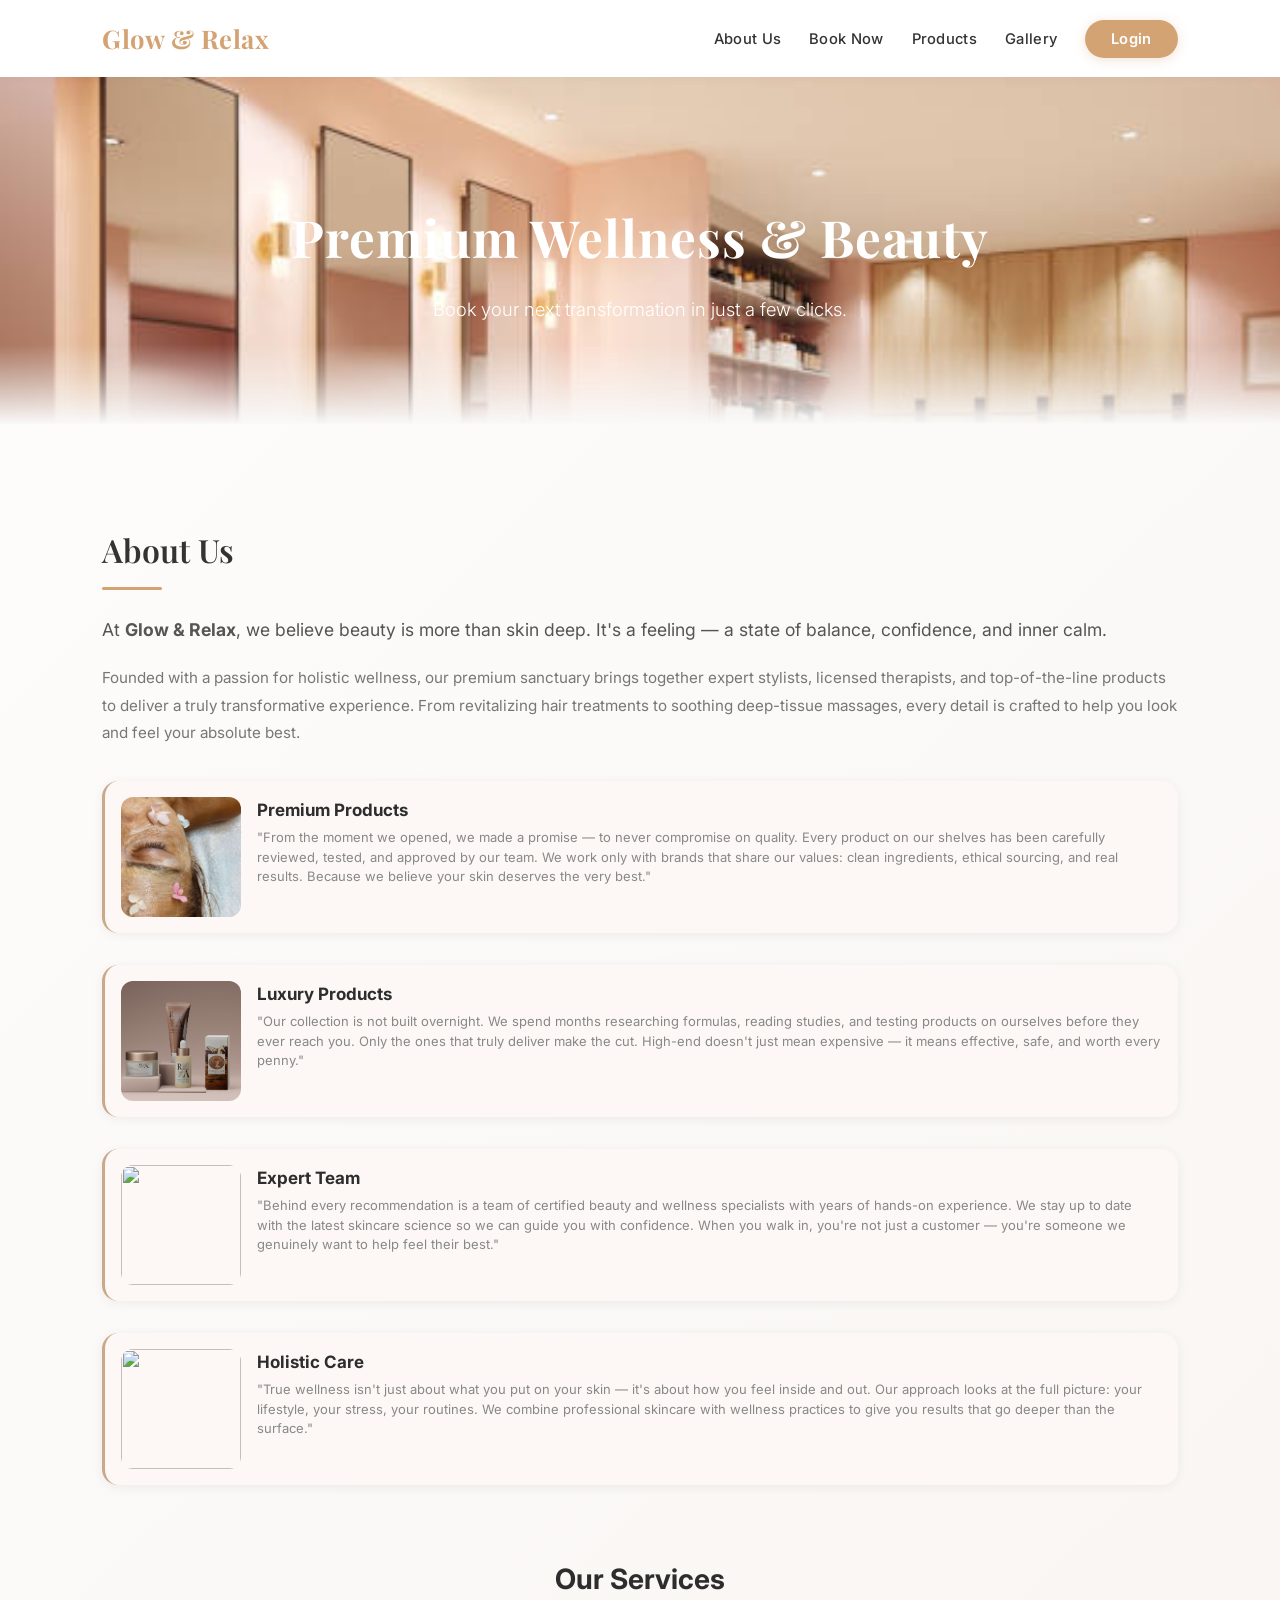
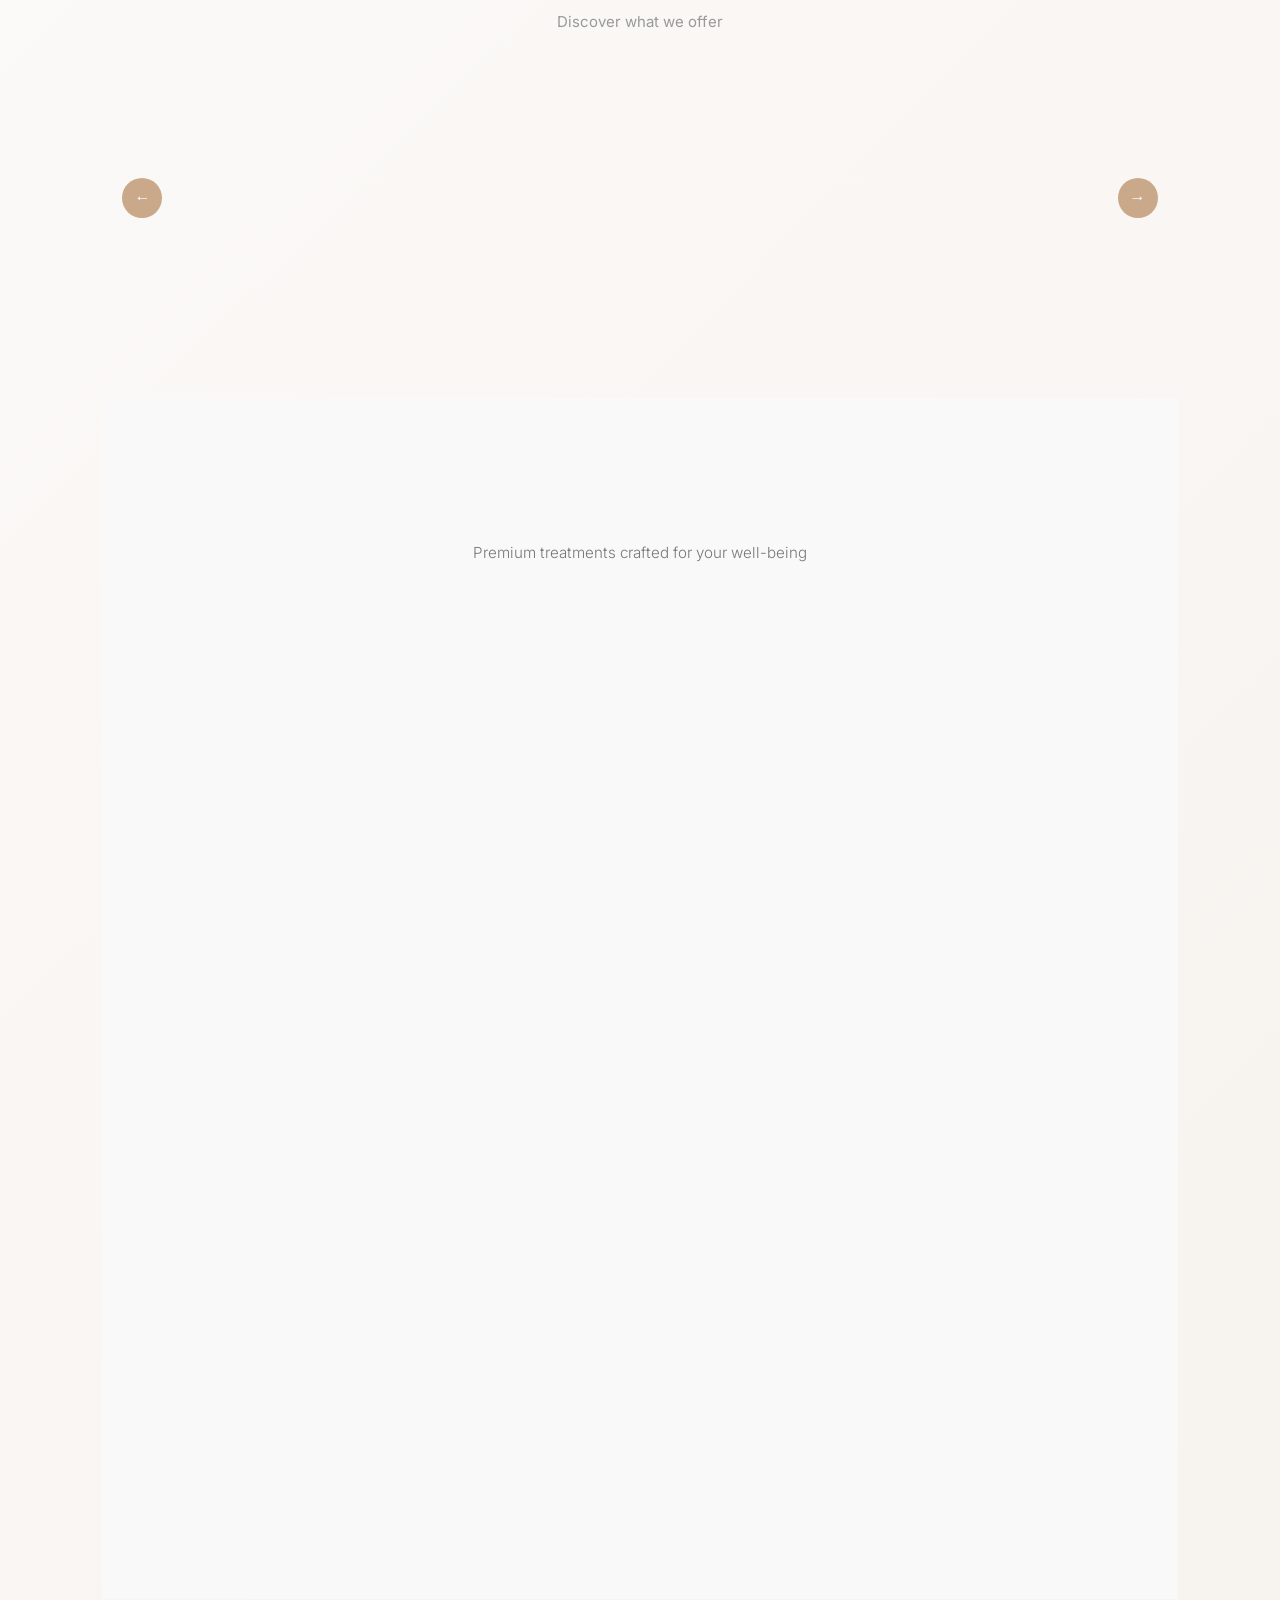
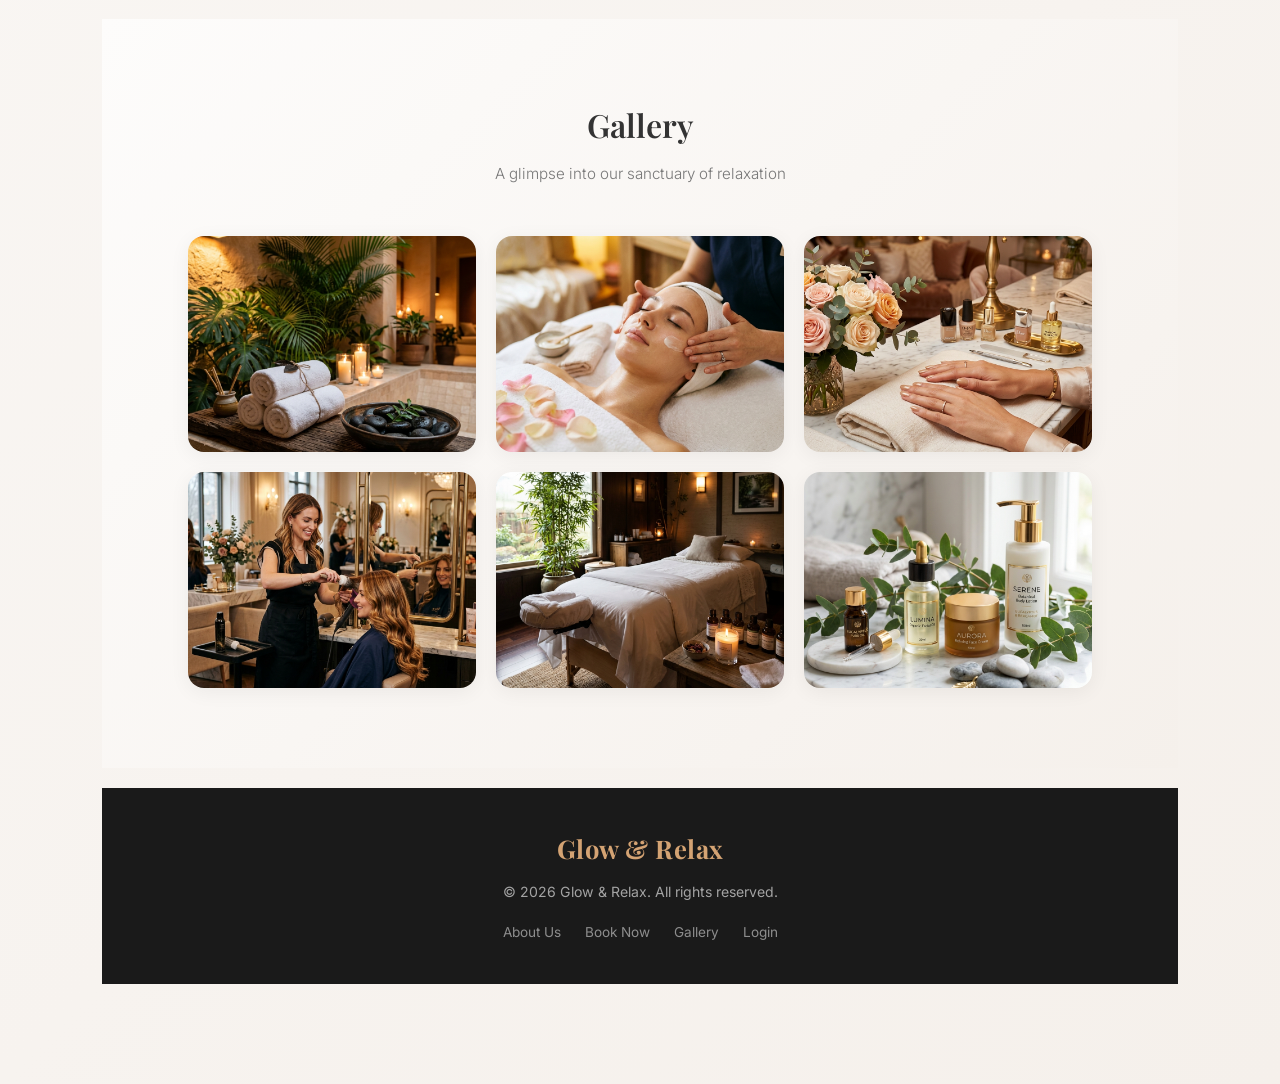
==== index.html @ 0a781476 "first commit" ====
<!DOCTYPE html>
<html lang="en">

<head>
    <meta charset="UTF-8">
    <meta name="viewport" content="width=device-width, initial-scale=1.0">
    <title>Glow & Relax | Premium Wellness & Beauty</title>
    <meta name="description"
        content="Glow & Relax — a premium wellness center offering holistic beauty services, spa treatments, and professional care. Book your transformation today.">
  <link rel="stylesheet" href="style.css">
</head>

<body>

    <!-- Login Required Modal -->
    <div id="loginRequiredModal" class="modal">
        <div class="modal-content" style="text-align: center;">
            <span class="close" onclick="closeLoginModal()">&times;</span>
            <div class="modal-icon">🔐</div>
            <h2 id="loginModalTitle" style="font-family: var(--font-heading); margin-bottom: 8px;">Login Required</h2>
            <p id="loginModalMessage" style="margin: 16px 0 24px; color: #777; line-height: 1.6;">To book an appointment and see
                availability, please login to your account first.</p>
            <button onclick="window.location.href='login.html'" class="submit-btn">Go to Login</button>
        </div>
    </div>

    <!-- Navbar -->
    <nav class="navbar" id="mainNav">
        <div class="logo">Glow & Relax</div>
        <ul class="nav-links">
            <li><a href="#about">About Us</a></li>
            <li><a href="#services">Book Now</a></li>
            <li><a href="produkte.html">Products</a></li>
            <li><a href="#gallery">Gallery</a></li>
            <li><a href="login.html" class="login-btn">Login</a></li>
        </ul>
    </nav>

    <!-- Hero Section -->
    <header class="hero">
        <h1>Premium Wellness & Beauty</h1>
        <p>Book your next transformation in just a few clicks.</p>
    </header>

     <!-- Who We Are / About Section -->
    <section id="about" class="about-section">
        <div class="about-container">
            <div class="about-text">
                <h2 class="section-title about-title">About Us</h2>
                <p class="about-lead">At <strong>Glow & Relax</strong>, we believe beauty is more than skin deep. It's a
                    feeling — a state of balance, confidence, and inner calm.</p>
                <p class="about-body">Founded with a passion for holistic wellness, our premium sanctuary brings together
                    expert stylists, licensed therapists, and top-of-the-line products to deliver a truly transformative
                    experience. From revitalizing hair treatments to soothing deep-tissue massages, every detail is
                    crafted to help you look and feel your absolute best.</p>
                <div class="about-highlights">
                    <div class="highlight-item">
                        <img src="images/prod.png" class="highlight-img">
                        <div>
                            <strong>Premium Products</strong>
                            <p>"From the moment we opened, we made a promise — to never compromise on quality.
                                 Every product on our shelves has been carefully reviewed, tested, and approved
                                  by our team. We work only with brands that share our values: clean ingredients, 
                                  ethical sourcing, and real results. Because we believe your skin deserves the 
                                  very best."</p>
                        </div>
                    </div>
                    <div class="about-highlights">

  <div class="highlight-item">
    <img src="images/Products.png" class="highlight-img">
    
    <div>
      <strong>Luxury Products</strong>
      <p>"Our collection is not built overnight. We spend months researching formulas, reading studies, 
        and testing products on ourselves before they ever reach you. 
        Only the ones that truly deliver make the cut. High-end doesn't just mean expensive — 
        it means effective, safe, and worth every penny."</p>
    </div>
  </div>

  <div class="highlight-item">
    <img src="images/team.png" class="highlight-img">
    <div>
      <strong>Expert Team</strong>
      <p>"Behind every recommendation is a team of certified beauty and wellness specialists 
        with years of hands-on experience. We stay up to date with the latest skincare science
         so we can guide you with confidence. When you walk in, you're not just a customer — 
        you're someone we genuinely want to help feel their best."</p>
    </div>
  </div>

  <div class="highlight-item">
    <img src="images/care.png" class="highlight-img">
    <div>
      <strong>Holistic Care</strong>
      <p>"True wellness isn't just about what you put on your skin — it's about how 
        you feel inside and out. Our approach looks at the full picture: your lifestyle, your stress, your routines. 
        We combine professional skincare with wellness practices to give you
         results that go deeper than the surface."</p>
    </div>
  </div>

</div>
     <!-- CAROUSEL SECTION -->
<div class="carousel-section">
  <h2 class="carousel-title">Our Services</h2>
  <p class="carousel-subtitle">Discover what we offer</p>

  <div class="carousel-wrapper">
    <button class="carousel-btn prev" onclick="moveCarousel(-1)">&#8592;</button>

    <div class="carousel-track-container">
      <div class="carousel-track" id="carouselTrack">

        <div class="carousel-card">
          <img src="images/facial.png" alt="Facial">
          <div class="carousel-overlay">
            <h3>Facial Treatments</h3>
            <p>Deeply cleansing facials tailored to your skin type.</p>
          </div>
        </div>

        <div class="carousel-card">
          <img src="images/spa.png" alt="Massage">
          <div class="carousel-overlay">
            <h3>Relaxing Massage</h3>
            <p>Full body massage to melt away stress and tension.</p>
          </div>
        </div>

        <div class="carousel-card">
          <img src="images/scrub.png" alt="Skincare">
          <div class="carousel-overlay">
            <h3>Skincare Rituals</h3>
            <p>Premium routines for glowing, healthy skin.</p>
          </div>
        </div>

        <div class="carousel-card">
          <img src="images/aromatherapy.png" alt="Body">
          <div class="carousel-overlay">
            <h3>Body Treatments</h3>
            <p>Scrubs, wraps and therapies for total body renewal.</p>
          </div>
        </div>

        <div class="carousel-card">
          <img src="images/nail.png" alt="Nails">
          <div class="carousel-overlay">
            <h3>Nail Care</h3>
            <p>Manicure & pedicure with luxury products.</p>
          </div>
        </div>

      </div>
    </div>

    <button class="carousel-btn next" onclick="moveCarousel(1)">&#8594;</button>
  </div>
</div>

    <!-- Services & Pricing Section -->
    <section id="book_now" class="services-container">
        <h2 class="section-title">Book Now</h2>
        <p class="section-subtitle">Premium treatments crafted for your well-being</p>
        <div class="services-grid" id="homeServicesGrid">
            <!-- Dynamically rendered by main.js -->
        </div>
    </section>

    

    <!-- Photo Gallery Section -->
    <section id="gallery" class="gallery-section">
        <h2 class="section-title">Gallery</h2>
        <p class="section-subtitle">A glimpse into our sanctuary of relaxation</p>
        <div class="gallery-grid">
            <div class="gallery-item">
                <img src="../images/gallery-1.png" alt="Spa stones and candles">
                <div class="gallery-overlay">
                    <p>Relaxation Space</p>
                </div>
            </div>
            <div class="gallery-item">
                <img src="../images/gallery-2.png" alt="Facial treatment">
                <div class="gallery-overlay">
                    <p>Facial Treatments</p>
                </div>
            </div>
            <div class="gallery-item">
                <img src="../images/gallery-3.png" alt="Nail art service">
                <div class="gallery-overlay">
                    <p>Nail Art Studio</p>
                </div>
            </div>
            <div class="gallery-item">
                <img src="../images/gallery-4.png" alt="Hair styling">
                <div class="gallery-overlay">
                    <p>Hair Styling</p>
                </div>
            </div>
            <div class="gallery-item">
                <img src="../images/gallery-5.png" alt="Massage room">
                <div class="gallery-overlay">
                    <p>Massage Rooms</p>
                </div>
            </div>
            <div class="gallery-item">
                <img src="../images/gallery-6.png" alt="Spa products">
                <div class="gallery-overlay">
                    <p>Premium Products</p>
                </div>
            </div>
        </div>
    </section>

    <!-- Footer -->
    <footer class="footer">
        <div class="logo">Glow & Relax</div>
        <p>&copy; 2026 Glow & Relax. All rights reserved.</p>
        <ul class="footer-links">
            <li><a href="#about">About Us</a></li>
            <li><a href="#book_now">Book Now</a></li>
            <li><a href="#gallery">Gallery</a></li>
            <li><a href="login.html">Login</a></li>
        </ul>
    </footer>

    <script src="main.js"></script>
</body>

</html>
---- style.css ----
/* ============================
   Google Fonts
   ============================ */
@import url('https://fonts.googleapis.com/css2?family=Playfair+Display:wght@400;500;600;700&family=Inter:wght@300;400;500;600;700&display=swap');

/* ============================
   CSS Custom Properties
   ============================ */
:root {
    --charcoal: #333333;
    --charcoal-deep: #1a1a1a;
    --gold: #d4a373;
    --gold-light: #e8c9a0;
    --gold-dark: #b8894f;
    --white: #f9f9f9;
    --white-pure: #ffffff;
    --grey-light: #f0f2f5;
    --grey-mid: #aaaaaa;
    --grey-text: #777777;
    --shadow-soft: 0 4px 20px rgba(0, 0, 0, 0.06);
    --shadow-medium: 0 8px 30px rgba(0, 0, 0, 0.08);
    --shadow-gold: 0 8px 30px rgba(212, 163, 115, 0.15);
    --radius: 16px;
    --radius-sm: 8px;
    --transition: all 0.35s cubic-bezier(0.4, 0, 0.2, 1);
    --font-heading: 'Playfair Display', Georgia, serif;
    --font-body: 'Inter', 'Segoe UI', sans-serif;
}

/* ============================
   Reset & Base
   ============================ */
*,
*::before,
*::after {
    margin: 0;
    padding: 0;
    box-sizing: border-box;
}

html {
    scroll-behavior: smooth;
}

body {
    background-color: var(--white);
    color: var(--charcoal);
    font-family: var(--font-body);
    line-height: 1.6;
    -webkit-font-smoothing: antialiased;
    -moz-osx-font-smoothing: grayscale;
}

img {
    max-width: 100%;
    display: block;
}

a {
    text-decoration: none;
    color: inherit;
}

/* ============================
   Navbar
   ============================ */
.navbar {
    display: flex;
    justify-content: space-between;
    align-items: center;
    padding: 18px 8%;
    background: var(--white-pure);
    box-shadow: 0 1px 10px rgba(0, 0, 0, 0.04);
    position: sticky;
    top: 0;
    z-index: 100;
    backdrop-filter: blur(12px);
    transition: var(--transition);
}

.navbar.scrolled {
    padding: 12px 8%;
    box-shadow: 0 2px 20px rgba(0, 0, 0, 0.08);
}

.logo {
    font-family: var(--font-heading);
    font-size: 1.6rem;
    font-weight: 700;
    color: var(--gold);
    letter-spacing: 0.5px;
}

.nav-links {
    list-style: none;
    display: flex;
    align-items: center;
    gap: 28px;
}

.nav-links a {
    text-decoration: none;
    color: var(--charcoal);
    font-weight: 500;
    font-size: 0.92rem;
    letter-spacing: 0.3px;
    position: relative;
    transition: var(--transition);
}

.nav-links a:not(.login-btn)::after {
    content: '';
    position: absolute;
    bottom: -4px;
    left: 0;
    width: 0;
    height: 2px;
    background: var(--gold);
    transition: width 0.3s ease;
}

.nav-links a:not(.login-btn):hover::after {
    width: 100%;
}

.nav-links a:not(.login-btn):hover {
    color: var(--gold);
}

.login-btn {
    background: var(--gold) !important;
    color: var(--white-pure) !important;
    padding: 10px 26px !important;
    border-radius: 50px;
    font-weight: 600 !important;
    letter-spacing: 0.5px;
    transition: var(--transition);
    box-shadow: 0 2px 12px rgba(212, 163, 115, 0.3);
}

.login-btn:hover {
    background: var(--gold-dark) !important;
    transform: translateY(-2px);
    box-shadow: 0 4px 18px rgba(212, 163, 115, 0.4);
}

/* ============================
   Hero Section
   ============================ */
.hero {
    text-align: center;
    padding: 120px 20px 100px;
    background: url('images/aaphoto.jpg');
    background-size: cover;
    background-position: center;
    background-attachment: fixed;
    color: var(--white-pure);
    position: relative;
}

.hero::after {
    content: '';
    position: absolute;
    bottom: 0;
    left: 0;
    right: 0;
    height: 80px;
    background: linear-gradient(transparent, var(--white));
}

.hero h1 {
    font-family: var(--font-heading);
    font-size: 3.2rem;
    font-weight: 700;
    margin-bottom: 16px;
    letter-spacing: 1px;
    animation: fadeInUp 0.8s ease-out;
}

.hero p {
    font-size: 1.15rem;
    font-weight: 300;
    opacity: 0.9;
    max-width: 500px;
    margin: 0 auto;
    animation: fadeInUp 0.8s ease-out 0.2s both;
}

@keyframes fadeInUp {
    from {
        opacity: 0;
        transform: translateY(30px);
    }
    to {
        opacity: 1;
        transform: translateY(0);
    }
}

/* ============================
   Section Title
   ============================ */
.section-title {
    font-family: var(--font-heading);
    font-size: 2rem;
    font-weight: 600;
    text-align: center;
    color: var(--charcoal);
    margin-bottom: 12px;
    position: relative;
}

.section-subtitle {
    text-align: center;
    color: var(--grey-text);
    font-size: 0.95rem;
    margin-bottom: 50px;
    font-weight: 300;
}

/* ============================
   About / Who We Are Section
   ============================ */
.about-section {
    padding: 100px 8%;
    background: linear-gradient(135deg, #fdfcfb 0%, #f5f0eb 100%);
}

.about-container {
    display: flex;
    align-items: center;
    gap: 70px;
    max-width: 1100px;
    margin: 0 auto;
}

.about-text {
    flex: 1.2;
}

.about-title {
    text-align: left;
    margin-bottom: 24px;
    color: var(--charcoal);
    position: relative;
    font-family: var(--font-heading);
}

.about-title::after {
    content: '';
    display: block;
    width: 60px;
    height: 3px;
    background: var(--gold);
    margin-top: 12px;
    border-radius: 2px;
}

.about-lead {
    font-size: 1.1rem;
    line-height: 1.8;
    color: #555;
    margin-bottom: 18px;
}

.about-body {
    font-size: 0.95rem;
    line-height: 1.8;
    color: var(--grey-text);
    margin-bottom: 35px;
}

.about-highlights {
    display: flex;
    flex-direction: column;
    gap: 20px;
}

.highlight-item {
    display: flex;
    align-items: flex-start;
    gap: 16px;
    padding: 14px 18px;
    background: var(--white-pure);
    border-radius: var(--radius-sm);
    box-shadow: var(--shadow-soft);
    transition: var(--transition);
}

.highlight-item:hover {
    transform: translateX(6px);
    box-shadow: var(--shadow-gold);
}

.highlight-icon {
    font-size: 1.6rem;
    flex-shrink: 0;
    margin-top: 2px;
}

.highlight-item strong {
    display: block;
    font-size: 0.95rem;
    color: var(--charcoal);
    margin-bottom: 3px;
}

.highlight-item p {
    font-size: 0.85rem;
    color: #999;
    margin: 0;
}

/* About Visual Card */
.about-visual {
    flex: 0.8;
}

.about-image-card {
    background: var(--white-pure);
    border-radius: 24px;
    padding: 50px 35px;
    text-align: center;
    box-shadow: var(--shadow-gold);
    border: 1px solid rgba(212, 163, 115, 0.15);
    transition: var(--transition);
}

.about-image-card:hover {
    transform: translateY(-8px);
    box-shadow: 0 16px 50px rgba(212, 163, 115, 0.25);
}

.about-emoji-art {
    font-size: 6rem;
    margin-bottom: 20px;
    animation: floatEmoji 3s ease-in-out infinite;
}

@keyframes floatEmoji {
    0%, 100% { transform: translateY(0); }
    50% { transform: translateY(-12px); }
}

.about-image-caption {
    font-size: 0.9rem;
    color: #999;
    font-style: italic;
}

/* ============================
   Services Section
   ============================ */
.services-container {
    padding: 80px 8%;
    text-align: center;
    background: var(--white);
}

.services-grid {
    display: grid;
    grid-template-columns: repeat(auto-fit, minmax(280px, 1fr));
    gap: 30px;
    margin-top: 20px;
}

.service-card {
    background: var(--white-pure);
    padding: 40px 30px 35px;
    border-radius: var(--radius);
    box-shadow: var(--shadow-soft);
    transition: var(--transition);
    position: relative;
    overflow: hidden;
    border: 1px solid rgba(0, 0, 0, 0.04);
}

.service-card::before {
    content: '';
    position: absolute;
    top: 0;
    left: 0;
    right: 0;
    height: 4px;
    background: linear-gradient(90deg, var(--gold), var(--gold-light));
    transform: scaleX(0);
    transform-origin: left;
    transition: transform 0.4s ease;
}

.service-card:hover {
    transform: translateY(-10px);
    box-shadow: var(--shadow-medium);
}

.service-card:hover::before {
    transform: scaleX(1);
}

.service-icon {
    font-size: 3rem;
    margin-bottom: 18px;
}

.service-card h3 {
    font-family: var(--font-heading);
    font-size: 1.25rem;
    font-weight: 600;
    margin-bottom: 10px;
    color: var(--charcoal);
}

.service-card p {
    font-size: 0.9rem;
    color: var(--grey-text);
    margin-bottom: 6px;
    line-height: 1.6;
}

.service-price {
    display: inline-block;
    font-size: 1.3rem;
    font-weight: 700;
    color: var(--gold-dark);
    margin: 14px 0 6px;
    font-family: var(--font-heading);
}

.book-btn {
    margin-top: 18px;
    padding: 11px 30px;
    border: none;
    background: var(--charcoal);
    color: var(--white-pure);
    border-radius: 50px;
    cursor: pointer;
    font-size: 0.88rem;
    font-weight: 600;
    letter-spacing: 0.5px;
    transition: var(--transition);
}

.book-btn:hover {
    background: var(--gold);
    transform: translateY(-2px);
    box-shadow: 0 4px 15px rgba(212, 163, 115, 0.4);
}

/* ============================
   Photo Gallery Section
   ============================ */
.gallery-section {
    padding: 80px 8%;
    background: linear-gradient(135deg, #fdfcfb 0%, #f5f0eb 100%);
}

.gallery-grid {
    display: grid;
    grid-template-columns: repeat(3, 1fr);
    gap: 20px;
    margin-top: 20px;
}

.gallery-item {
    position: relative;
    border-radius: var(--radius);
    overflow: hidden;
    aspect-ratio: 4/3;
    cursor: pointer;
    box-shadow: var(--shadow-soft);
}

.gallery-item img {
    width: 100%;
    height: 100%;
    object-fit: cover;
    transition: transform 0.5s ease, filter 0.4s ease;
}

.gallery-item:hover img {
    transform: scale(1.08);
    filter: brightness(0.85);
}

.gallery-overlay {
    position: absolute;
    bottom: 0;
    left: 0;
    right: 0;
    padding: 20px;
    background: linear-gradient(transparent, rgba(26, 26, 26, 0.7));
    color: var(--white-pure);
    opacity: 0;
    transition: opacity 0.4s ease;
}

.gallery-item:hover .gallery-overlay {
    opacity: 1;
}

.gallery-overlay p {
    font-size: 0.9rem;
    font-weight: 500;
    letter-spacing: 0.3px;
}

/* ============================
   Footer
   ============================ */
.footer {
    background: var(--charcoal-deep);
    color: rgba(255, 255, 255, 0.6);
    text-align: center;
    padding: 40px 8%;
    font-size: 0.88rem;
}

.footer .logo {
    color: var(--gold);
    margin-bottom: 12px;
}

.footer p {
    margin-top: 8px;
}

.footer-links {
    display: flex;
    justify-content: center;
    gap: 24px;
    margin-top: 18px;
    list-style: none;
}

.footer-links a {
    color: rgba(255, 255, 255, 0.5);
    font-size: 0.85rem;
    transition: color 0.3s ease;
}

.footer-links a:hover {
    color: var(--gold);
}

/* ============================
   Modal Styling
   ============================ */
.modal {
    display: none;
    position: fixed;
    z-index: 1000;
    left: 0;
    top: 0;
    width: 100%;
    height: 100%;
    background-color: rgba(0, 0, 0, 0.55);
    align-items: center;
    justify-content: center;
    backdrop-filter: blur(4px);
}

.modal-content {
    background-color: var(--white-pure);
    padding: 30px 32px;
    border-radius: var(--radius);
    width: 90%;
    max-width: 450px;
    max-height: 85vh;
    overflow-y: auto;
    position: relative;
    animation: modalSlideIn 0.35s cubic-bezier(0.4, 0, 0.2, 1);
    box-shadow: 0 20px 60px rgba(0, 0, 0, 0.15);
}

@keyframes modalSlideIn {
    from {
        transform: translateY(-40px) scale(0.96);
        opacity: 0;
    }
    to {
        transform: translateY(0) scale(1);
        opacity: 1;
    }
}

.close {
    position: sticky;
    float: right;
    top: 0;
    font-size: 28px;
    cursor: pointer;
    color: var(--grey-mid);
    transition: color 0.2s ease;
    line-height: 1;
    z-index: 10;
    margin-top: -6px;
    margin-right: -8px;
    margin-bottom: -20px;
}

.close:hover {
    color: var(--charcoal);
}

.modal-icon {
    font-size: 2.2rem;
    margin-bottom: 8px;
}

/* ============================
   Auth Pages (Login / Sign Up)
   ============================ */
.auth-page {
    min-height: 100vh;
    display: flex;
    justify-content: center;
    align-items: center;
    background: linear-gradient(135deg, #f5f0eb 0%, #e8ddd3 100%);
    padding: 20px;
}

.login-container {
    width: 100%;
    max-width: 420px;
}

.login-box {
    background: var(--white-pure);
    padding: 45px 40px;
    border-radius: 20px;
    box-shadow: 0 15px 40px rgba(0, 0, 0, 0.08);
    text-align: center;
}

.back-link {
    display: inline-block;
    text-align: left;
    text-decoration: none;
    color: var(--gold);
    font-size: 0.9rem;
    font-weight: 500;
    margin-bottom: 24px;
    transition: color 0.3s ease;
}

.back-link:hover {
    color: var(--gold-dark);
}

.logo-area h2 {
    font-family: var(--font-heading);
    font-size: 1.6rem;
    margin-bottom: 8px;
    color: var(--charcoal);
}

.logo-area p {
    color: var(--grey-text);
    font-size: 0.9rem;
    margin-bottom: 30px;
}

/* Auth Tab Toggle */
.role-toggle {
    display: flex;
    background: var(--grey-light);
    padding: 4px;
    border-radius: var(--radius-sm);
    margin-bottom: 28px;
}

.role-toggle button {
    flex: 1;
    border: none;
    padding: 11px;
    border-radius: 6px;
    cursor: pointer;
    font-weight: 600;
    font-size: 0.9rem;
    font-family: var(--font-body);
    transition: var(--transition);
    background: transparent;
    color: var(--grey-mid);
}

.role-toggle button.active {
    background: var(--white-pure);
    color: var(--gold);
    box-shadow: 0 2px 8px rgba(0, 0, 0, 0.08);
}

/* Form Styles */
.input-group {
    text-align: left;
    margin-bottom: 16px;
}

.input-group label {
    display: block;
    font-size: 0.85rem;
    font-weight: 600;
    margin-bottom: 8px;
    color: var(--charcoal);
}

.input-group input,
.input-group select,
.input-group textarea {
    width: 100%;
    padding: 13px 16px;
    border: 1px solid #e0e0e0;
    border-radius: var(--radius-sm);
    outline: none;
    font-family: var(--font-body);
    font-size: 0.92rem;
    transition: border-color 0.3s ease, box-shadow 0.3s ease;
    background: var(--white);
}

.input-group input:focus,
.input-group select:focus,
.input-group textarea:focus {
    border-color: var(--gold);
    box-shadow: 0 0 0 3px rgba(212, 163, 115, 0.12);
}

.submit-btn {
    width: 100%;
    padding: 13px;
    background: var(--charcoal);
    color: var(--white-pure);
    border: none;
    border-radius: 50px;
    font-size: 0.95rem;
    font-weight: 600;
    font-family: var(--font-body);
    cursor: pointer;
    transition: var(--transition);
    letter-spacing: 0.5px;
}

.submit-btn:hover {
    background: var(--gold);
    transform: translateY(-2px);
    box-shadow: 0 4px 18px rgba(212, 163, 115, 0.35);
}

.signup-prompt {
    margin-top: 25px;
    font-size: 0.85rem;
    color: var(--grey-text);
}

.signup-prompt a {
    color: var(--gold);
    text-decoration: none;
    font-weight: 600;
    transition: color 0.3s ease;
}

.signup-prompt a:hover {
    color: var(--gold-dark);
}

/* Auth Messages */
.auth-message {
    margin-top: 15px;
    font-size: 0.85rem;
    text-align: center;
    min-height: 20px;
    border-radius: 6px;
    padding: 10px;
    transition: all 0.3s ease;
}

.auth-error {
    color: #e74c3c;
    background: #fdecea;
}

.auth-success {
    color: #2ecc71;
    background: #e8f8f0;
}

/* ============================
   User Dashboard
   ============================ */
.dashboard-content {
    padding: 50px 8%;
}

.dash-header {
    margin-bottom: 45px;
}

.dash-header h1 {
    font-family: var(--font-heading);
    font-size: 2rem;
    color: var(--charcoal);
    margin-bottom: 8px;
}

.dash-header p {
    color: var(--grey-text);
    font-size: 0.95rem;
}

.welcome-text {
    font-size: 0.88rem;
    color: var(--gold);
    font-weight: 600;
}

/* ============================
   Admin Dashboard
   ============================ */
.admin-body {
    background: var(--grey-light);
}

.admin-container {
    display: flex;
    min-height: 100vh;
}

/* Sidebar */
.sidebar {
    width: 260px;
    background: var(--charcoal-deep);
    color: var(--white-pure);
    padding: 30px 20px;
    position: fixed;
    height: 100vh;
    overflow-y: auto;
}

.sidebar .logo {
    color: var(--gold);
    margin-bottom: 45px;
    text-align: center;
    font-family: var(--font-heading);
    font-size: 1.4rem;
}

.sidebar-links {
    list-style: none;
}

.sidebar-links li {
    padding: 14px 18px;
    border-radius: var(--radius-sm);
    margin-bottom: 6px;
    transition: var(--transition);
    cursor: pointer;
}

.sidebar-links li.active {
    background: rgba(212, 163, 115, 0.15);
}

.sidebar-links li:hover {
    background: rgba(255, 255, 255, 0.08);
}

.sidebar-links li.active a {
    color: var(--gold);
}

.sidebar-links a {
    color: rgba(255, 255, 255, 0.7);
    text-decoration: none;
    font-size: 0.92rem;
    font-weight: 500;
    display: block;
}

.logout-link {
    color: #ff7675 !important;
}

/* Main Content Area */
.admin-main {
    flex-grow: 1;
    padding: 40px;
    margin-left: 260px;
}

.admin-header {
    display: flex;
    justify-content: space-between;
    align-items: center;
    margin-bottom: 30px;
}

.admin-header h2 {
    font-family: var(--font-heading);
    font-size: 1.6rem;
    color: var(--charcoal);
}

/* Table Design */
.table-container {
    background: var(--white-pure);
    padding: 25px;
    border-radius: var(--radius);
    box-shadow: var(--shadow-soft);
    overflow-x: auto;
}

table {
    width: 100%;
    border-collapse: collapse;
    text-align: left;
}

th,
td {
    padding: 15px 18px;
    border-bottom: 1px solid #f0f0f0;
    font-size: 0.9rem;
}

th {
    background: var(--white);
    font-weight: 600;
    color: var(--charcoal);
    text-transform: uppercase;
    font-size: 0.78rem;
    letter-spacing: 0.5px;
}

tr:hover td {
    background: rgba(212, 163, 115, 0.04);
}

/* Empty state */
.empty-state {
    text-align: center;
    padding: 60px 20px;
    color: var(--grey-mid);
}

.empty-state .empty-icon {
    font-size: 3rem;
    margin-bottom: 16px;
    opacity: 0.5;
}

.empty-state p {
    font-size: 0.95rem;
}

/* Action Buttons */
.edit-btn,
.delete-btn {
    padding: 7px 16px;
    border: none;
    border-radius: 50px;
    cursor: pointer;
    font-size: 0.78rem;
    font-weight: 600;
    font-family: var(--font-body);
    letter-spacing: 0.3px;
    transition: var(--transition);
}

.edit-btn {
    background: rgba(52, 152, 219, 0.1);
    color: #3498db;
    margin-right: 6px;
}

.edit-btn:hover {
    background: #3498db;
    color: white;
}

.delete-btn {
    background: rgba(231, 76, 60, 0.1);
    color: #e74c3c;
}

.delete-btn:hover {
    background: #e74c3c;
    color: white;
}

/* Admin Service Cards */
.services-admin-grid {
    display: grid;
    grid-template-columns: repeat(auto-fill, minmax(260px, 1fr));
    gap: 24px;
}

.admin-service-card {
    background: var(--white-pure);
    padding: 28px;
    border-radius: var(--radius);
    border: 1px solid #f0f0f0;
    text-align: center;
    transition: var(--transition);
    position: relative;
}

.admin-service-card:hover {
    box-shadow: var(--shadow-medium);
    transform: translateY(-4px);
}

.admin-service-card .card-icon {
    font-size: 2.5rem;
    margin-bottom: 12px;
}

.admin-service-card h3 {
    font-family: var(--font-heading);
    font-size: 1.1rem;
    color: var(--charcoal);
    margin-bottom: 6px;
}

.admin-service-card .card-price {
    font-size: 1.15rem;
    font-weight: 700;
    color: var(--gold-dark);
    margin: 6px 0 10px;
}

.admin-service-card p {
    font-size: 0.85rem;
    color: var(--grey-text);
    margin-bottom: 16px;
    line-height: 1.5;
}

.add-btn {
    background: var(--gold);
    color: var(--white-pure);
    border: none;
    padding: 11px 24px;
    border-radius: 50px;
    cursor: pointer;
    font-size: 0.88rem;
    font-weight: 600;
    font-family: var(--font-body);
    transition: var(--transition);
    box-shadow: 0 2px 12px rgba(212, 163, 115, 0.3);
}

.add-btn:hover {
    background: var(--gold-dark);
    transform: translateY(-2px);
    box-shadow: 0 4px 18px rgba(212, 163, 115, 0.4);
}

/* ============================
   Dashboard - User Gallery
   ============================ */
.user-gallery-section {
    padding: 60px 0;
}

.user-gallery-section .section-title {
    margin-bottom: 12px;
}

/* ============================
   Responsive Design
   ============================ */
@media (max-width: 992px) {
    .hero h1 {
        font-size: 2.4rem;
    }

    .gallery-grid {
        grid-template-columns: repeat(2, 1fr);
    }

    .sidebar {
        width: 200px;
    }

    .admin-main {
        margin-left: 200px;
        padding: 30px;
    }
}

@media (max-width: 768px) {
    .navbar {
        padding: 14px 5%;
    }

    .nav-links {
        gap: 16px;
    }

    .hero {
        padding: 80px 20px 70px;
    }

    .hero h1 {
        font-size: 2rem;
    }

    .about-container {
        flex-direction: column;
        gap: 40px;
    }

    .about-title {
        text-align: center;
    }

    .about-title::after {
        margin: 12px auto 0;
    }

    .gallery-grid {
        grid-template-columns: 1fr 1fr;
        gap: 12px;
    }

    .services-grid {
        grid-template-columns: 1fr;
    }

    .sidebar {
        display: none;
    }

    .admin-main {
        margin-left: 0;
    }

    .admin-header {
        flex-direction: column;
        gap: 16px;
        align-items: flex-start;
    }
}

@media (max-width: 480px) {
    .gallery-grid {
        grid-template-columns: 1fr;
    }

    .hero h1 {
        font-size: 1.7rem;
    }

    .login-box {
        padding: 30px 24px;
    }
}

/* ============================
   Toast Notification
   ============================ */
.toast {
    position: fixed;
    bottom: 30px;
    right: 30px;
    background: var(--charcoal-deep);
    color: var(--white-pure);
    padding: 16px 28px;
    border-radius: var(--radius-sm);
    font-size: 0.9rem;
    font-weight: 500;
    box-shadow: 0 8px 30px rgba(0, 0, 0, 0.2);
    z-index: 2000;
    animation: toastIn 0.4s ease, toastOut 0.4s ease 2.6s forwards;
    display: flex;
    align-items: center;
    gap: 10px;
}

.toast.success {
    border-left: 4px solid #2ecc71;
}

.toast.error {
    border-left: 4px solid #e74c3c;
}

.toast.info {
    border-left: 4px solid var(--gold);
}

@keyframes toastIn {
    from {
        transform: translateX(100px);
        opacity: 0;
    }
    to {
        transform: translateX(0);
        opacity: 1;
    }
}

@keyframes toastOut {
    from {
        transform: translateX(0);
        opacity: 1;
    }
    to {
        transform: translateX(100px);
        opacity: 0;
    }
}

/* ============================
   User Bookings Table
   ============================ */
.my-bookings-section {
    padding: 40px 0;
}

.my-bookings-section .section-title {
    text-align: left;
    margin-bottom: 20px;
}

.booking-status {
    padding: 4px 12px;
    border-radius: 50px;
    font-size: 0.75rem;
    font-weight: 600;
    background: rgba(46, 204, 113, 0.1);
    color: #2ecc71;
}

/* ============================
   Sub-Services Preview Tags (Service Cards)
   ============================ */
.sub-services-preview {
    display: flex;
    flex-wrap: wrap;
    gap: 6px;
    justify-content: center;
    margin: 12px 0 4px;
}

.sub-tag {
    display: inline-flex;
    align-items: center;
    gap: 4px;
    background: var(--grey-light);
    color: var(--charcoal);
    padding: 4px 10px;
    border-radius: 50px;
    font-size: 0.72rem;
    font-weight: 500;
    transition: var(--transition);
}

.sub-tag em {
    font-style: normal;
    color: var(--gold-dark);
    font-weight: 700;
}

.sub-tag.more {
    background: rgba(212, 163, 115, 0.12);
    color: var(--gold-dark);
    font-weight: 600;
}

.service-card:hover .sub-tag {
    background: rgba(212, 163, 115, 0.1);
}

/* ============================
   Booking Modal — Price Display
   ============================ */
.price-display {
    text-align: center;
    font-family: var(--font-heading);
    font-size: 1.15rem;
    font-weight: 700;
    color: var(--gold-dark);
    background: linear-gradient(135deg, rgba(212, 163, 115, 0.08), rgba(212, 163, 115, 0.15));
    padding: 10px 16px;
    border-radius: var(--radius-sm);
    margin-bottom: 16px;
    border: 1px solid rgba(212, 163, 115, 0.2);
    animation: priceReveal 0.3s ease;
}

@keyframes priceReveal {
    from {
        opacity: 0;
        transform: scale(0.95);
    }
    to {
        opacity: 1;
        transform: scale(1);
    }
}

/* ============================
   Admin Modal — Wider Variant
   ============================ */
.modal-wide {
    max-width: 560px;
    max-height: 85vh;
    overflow-y: auto;
}

/* ============================
   Admin Modal — Sub-Services Section
   ============================ */
.sub-services-section {
    margin-top: 8px;
    margin-bottom: 4px;
}

.sub-services-header {
    display: flex;
    justify-content: space-between;
    align-items: center;
    margin-bottom: 12px;
}

.sub-services-header label {
    font-size: 0.85rem;
    font-weight: 600;
    color: var(--charcoal);
}

.add-sub-btn {
    background: transparent;
    border: 1.5px dashed var(--gold);
    color: var(--gold-dark);
    padding: 6px 14px;
    border-radius: 50px;
    cursor: pointer;
    font-size: 0.78rem;
    font-weight: 600;
    font-family: var(--font-body);
    transition: var(--transition);
}

.add-sub-btn:hover {
    background: rgba(212, 163, 115, 0.1);
    border-color: var(--gold-dark);
}

/* Sub-Service Input Row */
.sub-service-row {
    display: flex;
    gap: 10px;
    align-items: center;
    margin-bottom: 10px;
}

.sub-service-row .sub-name {
    flex: 2;
    padding: 11px 14px;
    border: 1px solid #e0e0e0;
    border-radius: var(--radius-sm);
    outline: none;
    font-family: var(--font-body);
    font-size: 0.88rem;
    transition: border-color 0.3s ease, box-shadow 0.3s ease;
    background: var(--white);
}

.sub-service-row .sub-price-input {
    flex: 1;
    max-width: 100px;
    padding: 11px 14px;
    border: 1px solid #e0e0e0;
    border-radius: var(--radius-sm);
    outline: none;
    font-family: var(--font-body);
    font-size: 0.88rem;
    transition: border-color 0.3s ease, box-shadow 0.3s ease;
    background: var(--white);
}

.sub-service-row .sub-name:focus,
.sub-service-row .sub-price-input:focus {
    border-color: var(--gold);
    box-shadow: 0 0 0 3px rgba(212, 163, 115, 0.12);
}

.remove-sub-btn {
    width: 34px;
    height: 34px;
    border: none;
    background: rgba(231, 76, 60, 0.08);
    color: #e74c3c;
    border-radius: 50%;
    cursor: pointer;
    font-size: 0.85rem;
    font-weight: 700;
    display: flex;
    align-items: center;
    justify-content: center;
    flex-shrink: 0;
    transition: var(--transition);
}

.remove-sub-btn:hover {
    background: #e74c3c;
    color: white;
    transform: scale(1.1);
}

/* ============================
   Admin Card — Sub-Services List
   ============================ */
.sub-services-list {
    text-align: left;
    margin: 12px 0 4px;
    padding: 0;
}

.sub-item {
    display: flex;
    justify-content: space-between;
    align-items: center;
    padding: 7px 12px;
    background: var(--grey-light);
    border-radius: 6px;
    margin-bottom: 5px;
    font-size: 0.82rem;
    transition: var(--transition);
}

.sub-item:hover {
    background: rgba(212, 163, 115, 0.1);
}

.sub-item span:first-child {
    color: var(--charcoal);
    font-weight: 500;
}

.sub-item .sub-price {
    color: var(--gold-dark);
    font-weight: 700;
    font-size: 0.82rem;
}

/* ============================
   Scrollbar Styling
   ============================ */
::-webkit-scrollbar {
    width: 8px;
}

::-webkit-scrollbar-track {
    background: var(--grey-light);
}

::-webkit-scrollbar-thumb {
    background: var(--grey-mid);
    border-radius: 4px;
}

::-webkit-scrollbar-thumb:hover {
    background: var(--charcoal);
}

/* Modal-specific thin scrollbar */
.modal-content::-webkit-scrollbar {
    width: 5px;
}

.modal-content::-webkit-scrollbar-track {
    background: transparent;
}

.modal-content::-webkit-scrollbar-thumb {
    background: rgba(212, 163, 115, 0.3);
    border-radius: 3px;
}

.modal-content::-webkit-scrollbar-thumb:hover {
    background: var(--gold);
}

.highlight-img {
    width: 120px;
    height: 120px;
    object-fit: cover;
    border-radius: 12px;  /* rounded corners */
}

.highlight-item strong {
    font-size: 17px;
    font-weight: 700;
    color: #2d2d2d;
    display: block;
    margin-bottom: 4px;
}

.highlight-item p {
    font-size: 13px;
    color: #888;
    margin: 0;
    line-height: 1.5;
}

.highlight-item {
    background: #fdf8f5;   /* warm cream tone — fits beauty brands */
    border-radius: 16px;
    padding: 16px;
    box-shadow: 0 2px 12px rgba(0,0,0,0.06);
    margin-bottom: 12px;
}
.highlight-item {
    border-left: 3px solid #c9a98a;   /* dusty rose/gold tone */
}
.highlight-item {
    overflow: visible;
    width: 100%;
}

.highlight-item div {
    flex: 1;          /* lets the text take all remaining space */
    min-width: 0;     /* prevents overflow clipping */
}

.highlight-item p {
    white-space: normal;   /* allows text to wrap normally */
    word-wrap: break-word;
}

.carousel-section {
    width: 100%;
    overflow: hidden;
    padding: 40px 20px;
    box-sizing: border-box;
    text-align: center;
}

.carousel-title {
    font-size: 28px;
    color: #2d2d2d;
    margin-bottom: 8px;
}

.carousel-subtitle {
    color: #999;
    font-size: 15px;
    margin-bottom: 24px;
}

.carousel-wrapper {
    display: flex;
    align-items: center;
    gap: 12px;
    width: 100%;
}

.carousel-track-container {
    overflow: hidden;
    flex: 1;
}

.carousel-track {
    display: flex;
    transition: transform 0.4s ease;
}

.carousel-card {
    min-width: 220px;
    height: 280px;
    border-radius: 16px;
    overflow: hidden;
    position: relative;
    flex-shrink: 0;
    margin-right: 16px;
}

.carousel-card img {
    width: 100%;
    height: 100%;
    object-fit: cover;
}

.carousel-overlay {
    position: absolute;
    bottom: 0;
    left: 0;
    right: 0;
    background: linear-gradient(transparent, rgba(0,0,0,0.65));
    color: white;
    padding: 24px 16px 16px;
    text-align: left;
}

.carousel-overlay h3 {
    font-size: 16px;
    font-weight: 700;
    margin-bottom: 4px;
}

.carousel-overlay p {
    font-size: 12px;
    opacity: 0.85;
    line-height: 1.5;
    margin: 0;
}

.carousel-btn {
    background: #c9a98a;
    color: white;
    border: none;
    border-radius: 50%;
    width: 40px;
    height: 40px;
    font-size: 16px;
    cursor: pointer;
    flex-shrink: 0;
    transition: background 0.2s;
}

.carousel-btn:hover {
    background: #b8926e;
}

.carousel-card {
    min-width: calc(100% - 32px);  /* 1 kartë në ekran */
    height: 280px;
    border-radius: 16px;
    overflow: hidden;
    position: relative;
    flex-shrink: 0;
    margin-right: 16px;
}
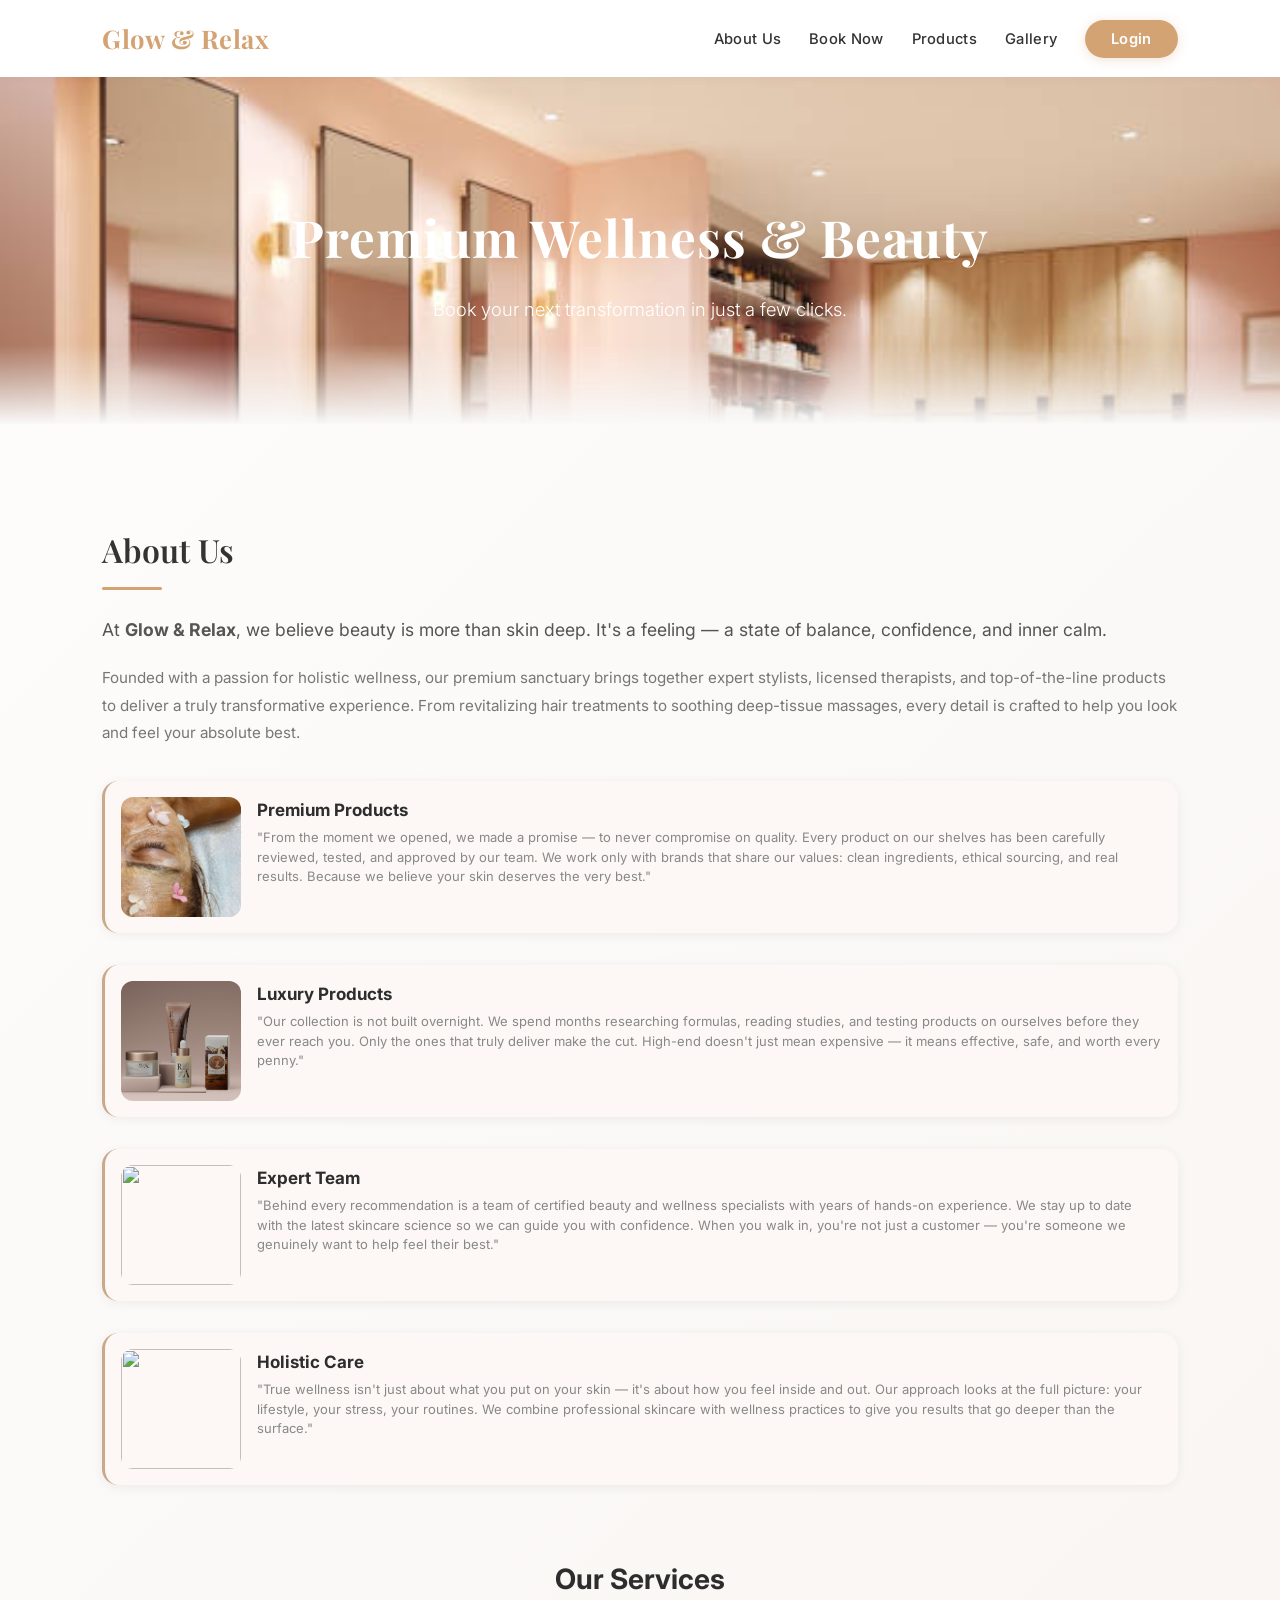
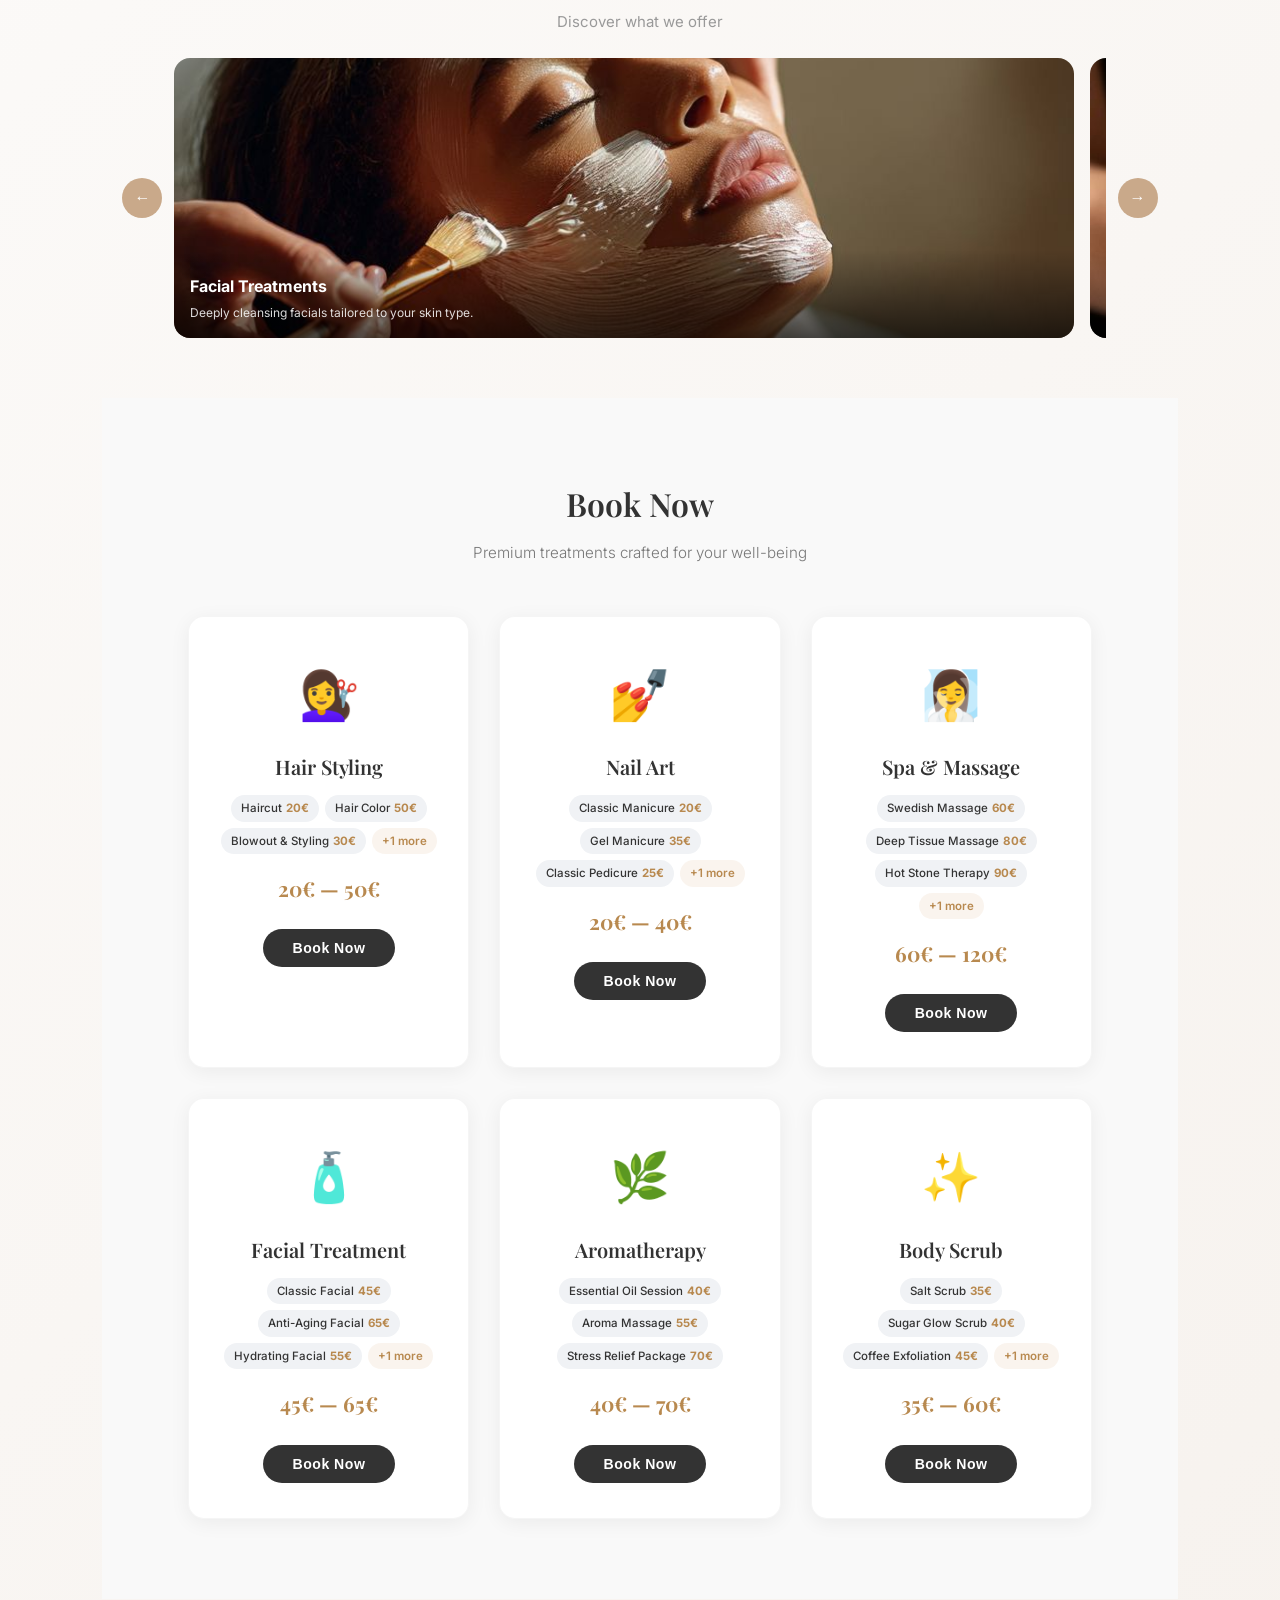
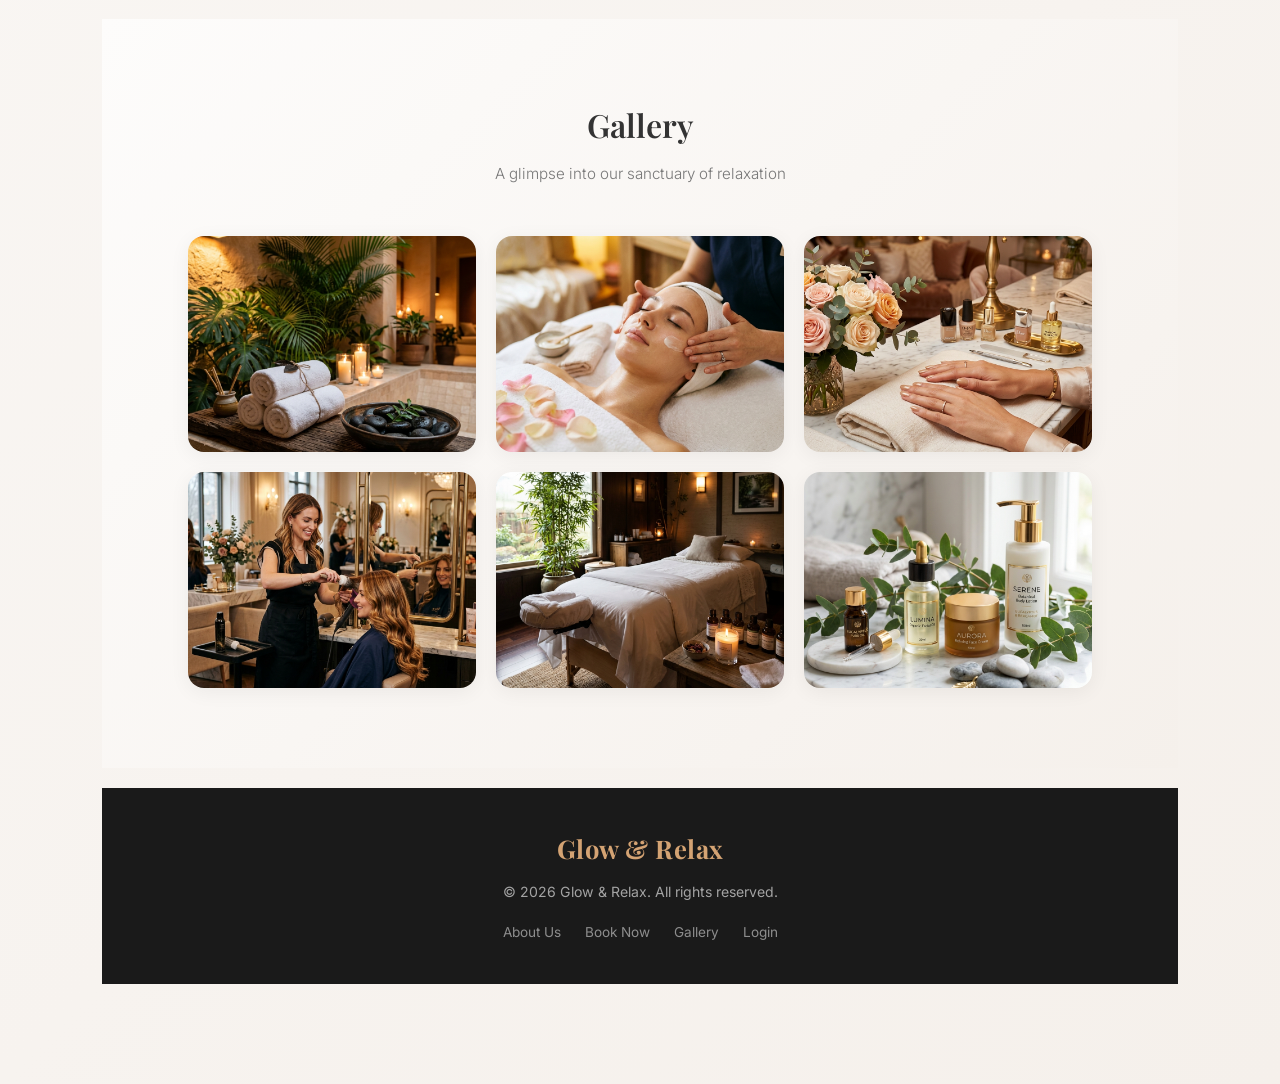
==== commit 9e8e6e33: "ndryshime" ====
--- a/index.html
+++ b/index.html
@@ -9,7 +9,6 @@
         content="Glow & Relax — a premium wellness center offering holistic beauty services, spa treatments, and professional care. Book your transformation today.">
   <link rel="stylesheet" href="style.css">
 </head>
-
 <body>
 
     <!-- Login Required Modal -->
